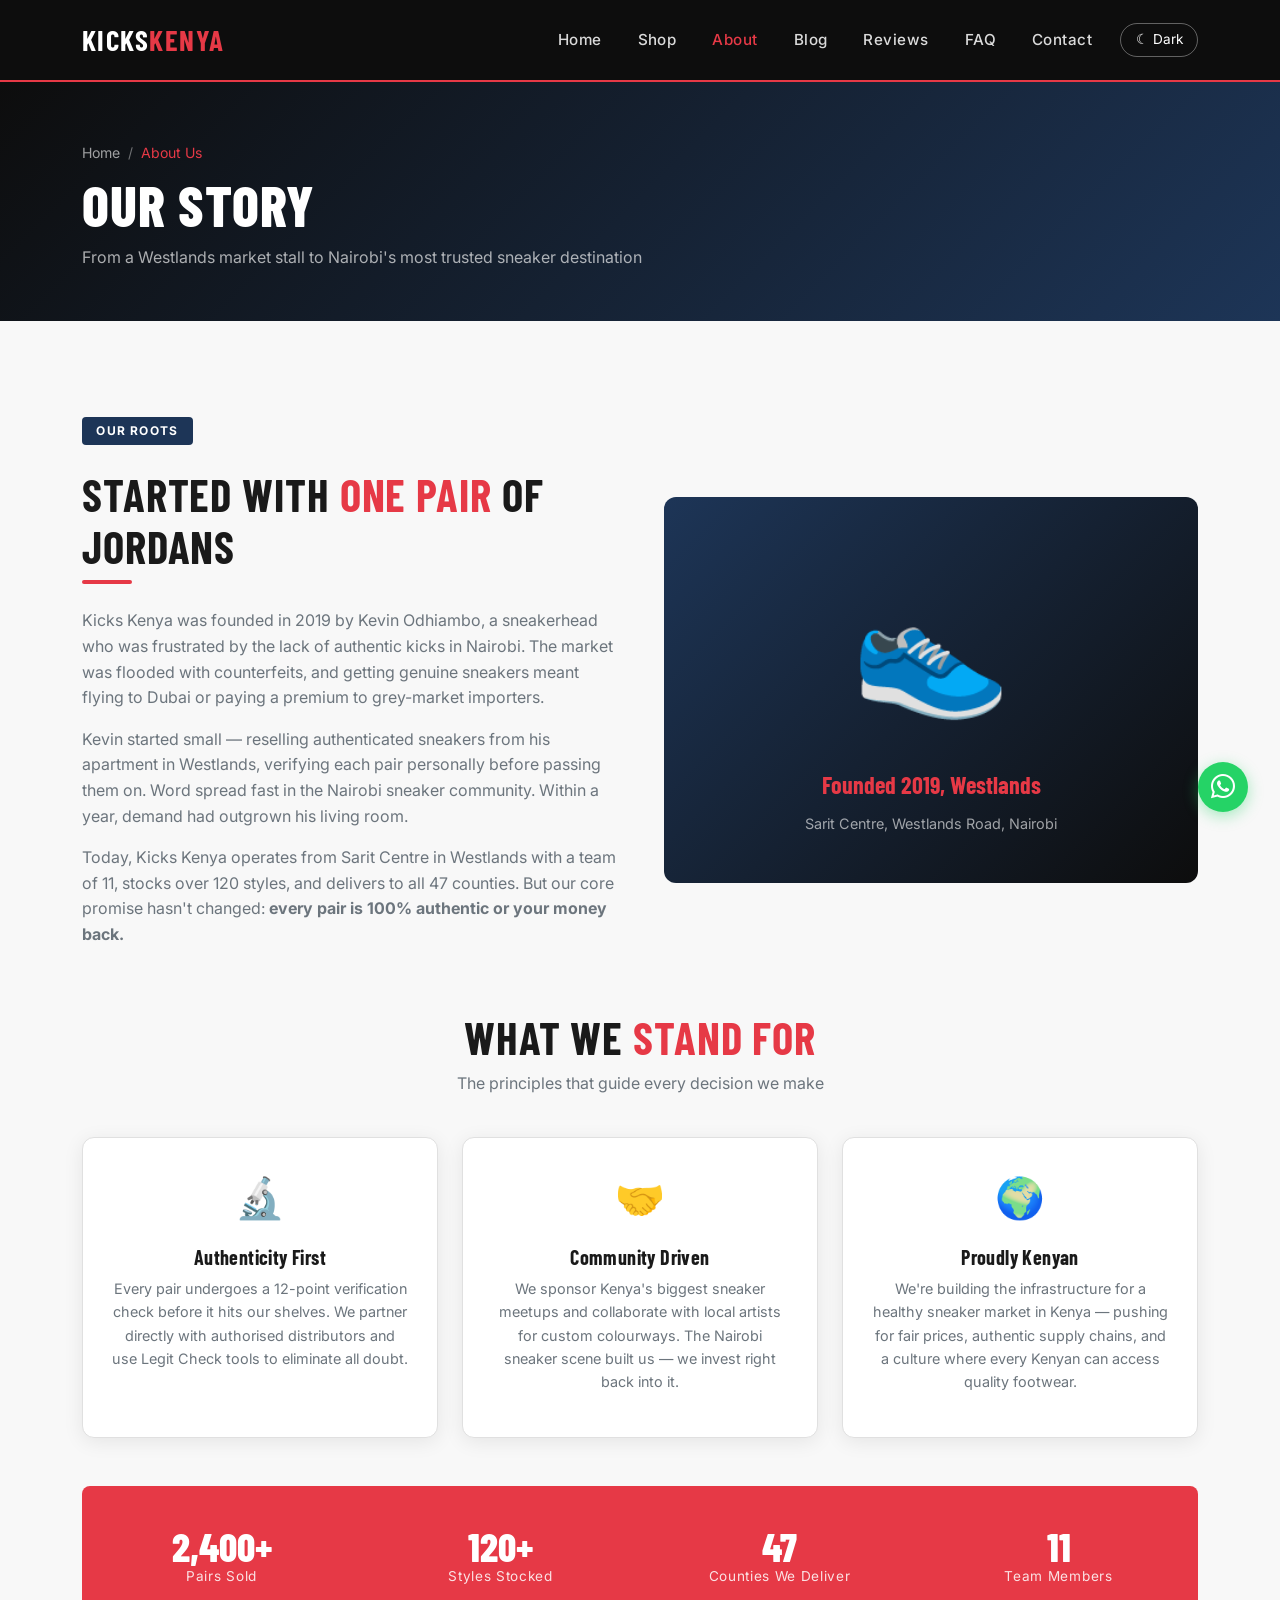
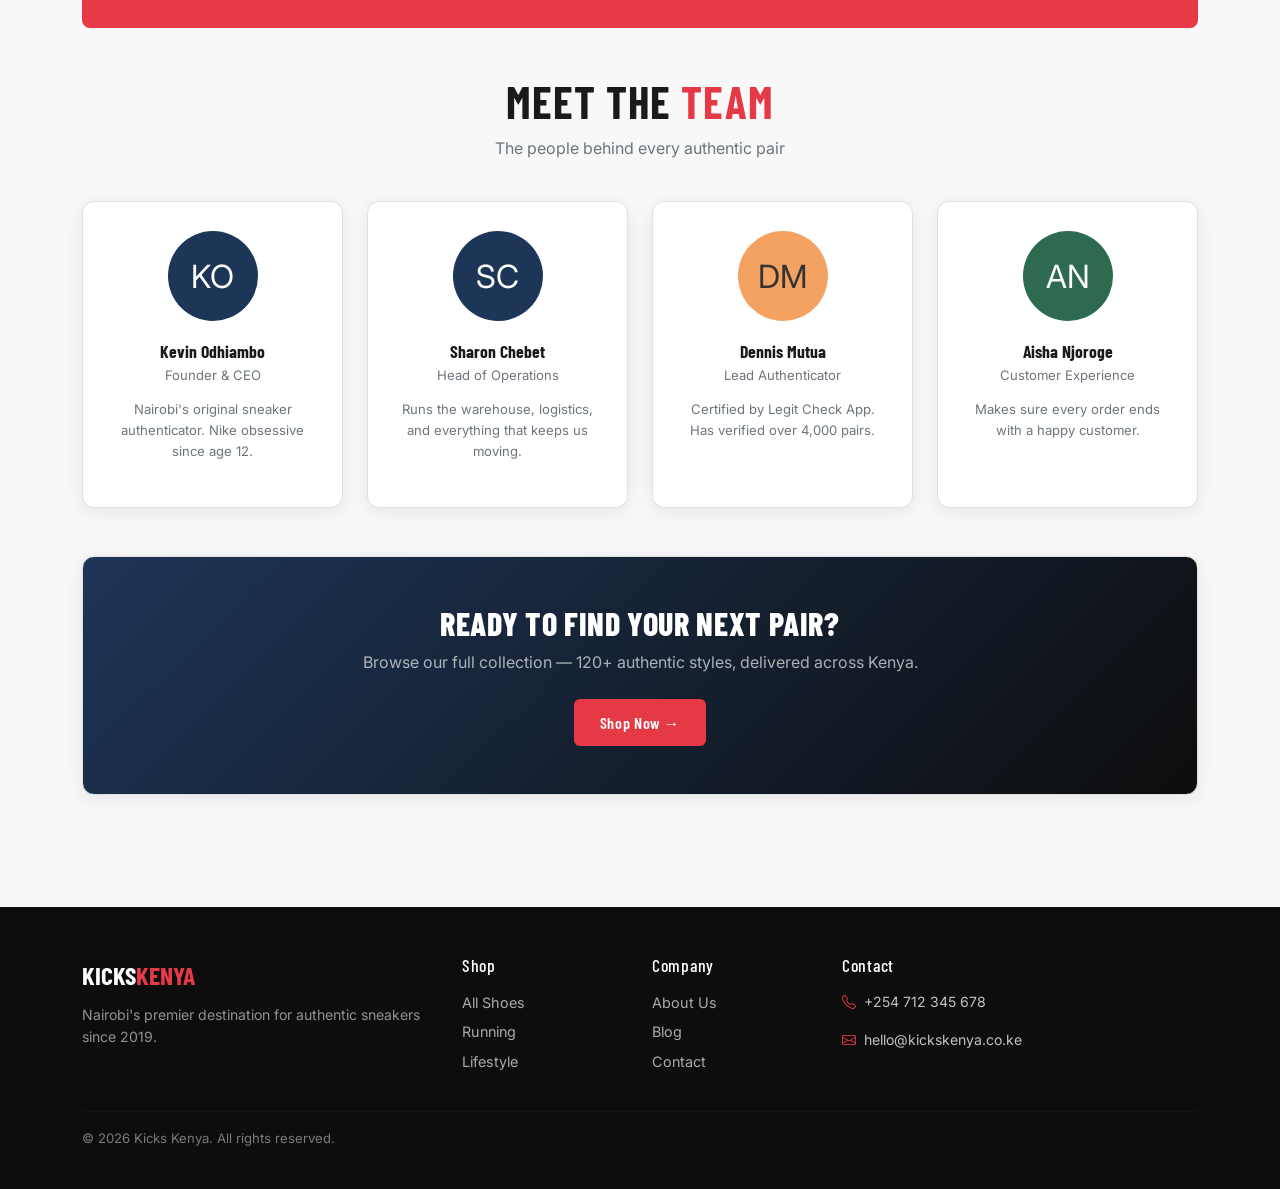
==== about.html @ c4de3ed1 "Add Home, Shop, and About pages — Milestone 1 complete" ====
<!DOCTYPE html>
<html lang="en">
<head>
  <meta charset="UTF-8" />
  <meta name="viewport" content="width=device-width, initial-scale=1.0" />
  <title>About Us — Kicks Kenya</title>
  <meta name="description" content="Learn the story behind Kicks Kenya — Nairobi's most trusted sneaker store, founded in 2019 in Westlands.">
  <link rel="icon" href="data:image/svg+xml,<svg xmlns='http://www.w3.org/2000/svg' viewBox='0 0 100 100'><text y='.9em' font-size='90'>👟</text></svg>">
  <link rel="preconnect" href="https://fonts.googleapis.com">
  <link href="https://fonts.googleapis.com/css2?family=Barlow+Condensed:wght@400;600;700;800&family=Inter:wght@400;500;600&display=swap" rel="stylesheet">
  <link href="https://cdn.jsdelivr.net/npm/bootstrap@5.3.0/dist/css/bootstrap.min.css" rel="stylesheet">
  <link href="https://cdn.jsdelivr.net/npm/bootstrap-icons@1.11.0/font/bootstrap-icons.css" rel="stylesheet">
  <link rel="stylesheet" href="css/style.css">
</head>
<body>

<nav class="navbar navbar-expand-lg">
  <div class="container">
    <a class="navbar-brand" href="index.html">KICKS<span>KENYA</span></a>
    <button class="navbar-toggler" type="button" data-bs-toggle="collapse" data-bs-target="#navMenu">
      <span class="navbar-toggler-icon"></span>
    </button>
    <div class="collapse navbar-collapse" id="navMenu">
      <ul class="navbar-nav ms-auto align-items-lg-center gap-lg-1">
        <li class="nav-item"><a class="nav-link" href="index.html">Home</a></li>
        <li class="nav-item"><a class="nav-link" href="shop.html">Shop</a></li>
        <li class="nav-item"><a class="nav-link active" href="about.html">About</a></li>
        <li class="nav-item"><a class="nav-link" href="blog.html">Blog</a></li>
        <li class="nav-item"><a class="nav-link" href="testimonials.html">Reviews</a></li>
        <li class="nav-item"><a class="nav-link" href="faq.html">FAQ</a></li>
        <li class="nav-item"><a class="nav-link" href="contact.html">Contact</a></li>
        <li class="nav-item ms-lg-2"><button id="darkModeToggle">☾ Dark</button></li>
      </ul>
    </div>
  </div>
</nav>

<div class="page-hero">
  <div class="container">
    <nav aria-label="breadcrumb"><ol class="breadcrumb mb-2">
      <li class="breadcrumb-item"><a href="index.html">Home</a></li>
      <li class="breadcrumb-item active">About Us</li>
    </ol></nav>
    <h1>Our Story</h1>
    <p style="color:rgba(255,255,255,0.65); margin:0;">From a Westlands market stall to Nairobi's most trusted sneaker destination</p>
  </div>
</div>

<div class="container py-5">
  <!-- STORY -->
  <div class="row align-items-center g-5 mb-5">
    <div class="col-lg-6 animate-up">
      <span class="hero-badge d-inline-block" style="background:var(--secondary);">Our Roots</span>
      <h2 class="section-title mt-2">Started With <span>One Pair</span> of Jordans</h2>
      <div class="divider-red"></div>
      <p style="color:var(--text-muted); margin-bottom:1rem;">Kicks Kenya was founded in 2019 by Kevin Odhiambo, a sneakerhead who was frustrated by the lack of authentic kicks in Nairobi. The market was flooded with counterfeits, and getting genuine sneakers meant flying to Dubai or paying a premium to grey-market importers.</p>
      <p style="color:var(--text-muted); margin-bottom:1rem;">Kevin started small — reselling authenticated sneakers from his apartment in Westlands, verifying each pair personally before passing them on. Word spread fast in the Nairobi sneaker community. Within a year, demand had outgrown his living room.</p>
      <p style="color:var(--text-muted);">Today, Kicks Kenya operates from Sarit Centre in Westlands with a team of 11, stocks over 120 styles, and delivers to all 47 counties. But our core promise hasn't changed: <strong>every pair is 100% authentic or your money back.</strong></p>
    </div>
    <div class="col-lg-6">
      <div style="background:linear-gradient(135deg,#1D3557,#0d0d0d); border-radius:var(--radius); padding:3rem; text-align:center; color:#fff;">
        <div style="font-size:8rem; margin-bottom:1rem;">👟</div>
        <div style="font-family:var(--font-head); font-size:1.5rem; font-weight:700; color:var(--primary);">Founded 2019, Westlands</div>
        <div style="color:rgba(255,255,255,0.6); font-size:0.9rem; margin-top:0.5rem;">Sarit Centre, Westlands Road, Nairobi</div>
      </div>
    </div>
  </div>

  <!-- VALUES -->
  <div class="text-center mb-4">
    <h2 class="section-title">What We <span>Stand For</span></h2>
    <p class="section-subtitle">The principles that guide every decision we make</p>
  </div>
  <div class="row g-4 mb-5">
    <div class="col-md-4 animate-up">
      <div class="card-custom text-center h-100">
        <div style="font-size:2.5rem; margin-bottom:1rem;">🔬</div>
        <h5 style="font-family:var(--font-head); font-weight:700;">Authenticity First</h5>
        <p style="color:var(--text-muted); font-size:0.9rem;">Every pair undergoes a 12-point verification check before it hits our shelves. We partner directly with authorised distributors and use Legit Check tools to eliminate all doubt.</p>
      </div>
    </div>
    <div class="col-md-4 animate-up" style="transition-delay:0.1s">
      <div class="card-custom text-center h-100">
        <div style="font-size:2.5rem; margin-bottom:1rem;">🤝</div>
        <h5 style="font-family:var(--font-head); font-weight:700;">Community Driven</h5>
        <p style="color:var(--text-muted); font-size:0.9rem;">We sponsor Kenya's biggest sneaker meetups and collaborate with local artists for custom colourways. The Nairobi sneaker scene built us — we invest right back into it.</p>
      </div>
    </div>
    <div class="col-md-4 animate-up" style="transition-delay:0.2s">
      <div class="card-custom text-center h-100">
        <div style="font-size:2.5rem; margin-bottom:1rem;">🌍</div>
        <h5 style="font-family:var(--font-head); font-weight:700;">Proudly Kenyan</h5>
        <p style="color:var(--text-muted); font-size:0.9rem;">We're building the infrastructure for a healthy sneaker market in Kenya — pushing for fair prices, authentic supply chains, and a culture where every Kenyan can access quality footwear.</p>
      </div>
    </div>
  </div>

  <!-- STATS -->
  <div class="stats-strip rounded-3 mb-5">
    <div class="container">
      <div class="row text-center g-4">
        <div class="col-6 col-md-3"><div class="stat-number">2,400+</div><div class="stat-label">Pairs Sold</div></div>
        <div class="col-6 col-md-3"><div class="stat-number">120+</div><div class="stat-label">Styles Stocked</div></div>
        <div class="col-6 col-md-3"><div class="stat-number">47</div><div class="stat-label">Counties We Deliver</div></div>
        <div class="col-6 col-md-3"><div class="stat-number">11</div><div class="stat-label">Team Members</div></div>
      </div>
    </div>
  </div>

  <!-- TEAM -->
  <div class="text-center mb-4">
    <h2 class="section-title">Meet the <span>Team</span></h2>
    <p class="section-subtitle">The people behind every authentic pair</p>
  </div>
  <div class="row g-4 mb-5">
    <div class="col-6 col-md-3 animate-up">
      <div class="card-custom team-card h-100">
        <div class="team-avatar">KO</div>
        <div class="team-name">Kevin Odhiambo</div>
        <div class="team-role">Founder & CEO</div>
        <p style="font-size:0.82rem; color:var(--text-muted); margin-top:0.8rem;">Nairobi's original sneaker authenticator. Nike obsessive since age 12.</p>
      </div>
    </div>
    <div class="col-6 col-md-3 animate-up" style="transition-delay:0.1s">
      <div class="card-custom team-card h-100">
        <div class="team-avatar" style="background:var(--secondary);">SC</div>
        <div class="team-name">Sharon Chebet</div>
        <div class="team-role">Head of Operations</div>
        <p style="font-size:0.82rem; color:var(--text-muted); margin-top:0.8rem;">Runs the warehouse, logistics, and everything that keeps us moving.</p>
      </div>
    </div>
    <div class="col-6 col-md-3 animate-up" style="transition-delay:0.2s">
      <div class="card-custom team-card h-100">
        <div class="team-avatar" style="background:var(--accent); color:#333;">DM</div>
        <div class="team-name">Dennis Mutua</div>
        <div class="team-role">Lead Authenticator</div>
        <p style="font-size:0.82rem; color:var(--text-muted); margin-top:0.8rem;">Certified by Legit Check App. Has verified over 4,000 pairs.</p>
      </div>
    </div>
    <div class="col-6 col-md-3 animate-up" style="transition-delay:0.3s">
      <div class="card-custom team-card h-100">
        <div class="team-avatar" style="background:#2d6a4f;">AN</div>
        <div class="team-name">Aisha Njoroge</div>
        <div class="team-role">Customer Experience</div>
        <p style="font-size:0.82rem; color:var(--text-muted); margin-top:0.8rem;">Makes sure every order ends with a happy customer.</p>
      </div>
    </div>
  </div>

  <!-- CTA -->
  <div class="card-custom text-center py-5" style="background:linear-gradient(135deg,#1D3557,#0d0d0d); color:#fff;">
    <h3 style="font-family:var(--font-head); font-size:2rem; font-weight:800; text-transform:uppercase;">Ready to Find Your Next Pair?</h3>
    <p style="color:rgba(255,255,255,0.65); margin-bottom:1.5rem;">Browse our full collection — 120+ authentic styles, delivered across Kenya.</p>
    <a href="shop.html" class="btn-kicks">Shop Now →</a>
  </div>
</div>

<footer class="site-footer">
  <div class="container">
    <div class="row g-4">
      <div class="col-md-4"><div class="footer-brand">KICKS<span>KENYA</span></div><p style="font-size:0.88rem; color:rgba(255,255,255,0.55);">Nairobi's premier destination for authentic sneakers since 2019.</p></div>
      <div class="col-6 col-md-2"><h5>Shop</h5><a href="shop.html">All Shoes</a><a href="shop.html?cat=running">Running</a><a href="shop.html?cat=lifestyle">Lifestyle</a></div>
      <div class="col-6 col-md-2"><h5>Company</h5><a href="about.html">About Us</a><a href="blog.html">Blog</a><a href="contact.html">Contact</a></div>
      <div class="col-md-4"><h5>Contact</h5><p style="font-size:0.88rem;"><i class="bi bi-telephone me-1" style="color:var(--primary);"></i> +254 712 345 678</p><p style="font-size:0.88rem;"><i class="bi bi-envelope me-1" style="color:var(--primary);"></i> hello@kickskenya.co.ke</p></div>
    </div>
    <hr class="footer-divider">
    <p class="footer-copy">&copy; 2026 Kicks Kenya. All rights reserved.</p>
  </div>
</footer>

<a href="https://wa.me/254712345678" class="whatsapp-btn" target="_blank" rel="noopener" aria-label="WhatsApp"><i class="bi bi-whatsapp"></i></a>
<button id="backToTop" aria-label="Back to top">↑</button>
<script src="https://cdn.jsdelivr.net/npm/bootstrap@5.3.0/dist/js/bootstrap.bundle.min.js"></script>
<script src="js/main.js"></script>
</body>
</html>
---- css/style.css ----
/* =============================================
   KICKS KENYA — Main Stylesheet
   ============================================= */

:root {
  --primary: #E63946;
  --primary-dark: #C1121F;
  --secondary: #1D3557;
  --accent: #F4A261;
  --dark: #0d0d0d;
  --light: #f8f8f8;
  --text: #1a1a1a;
  --text-muted: #6c757d;
  --card-bg: #ffffff;
  --body-bg: #f8f8f8;
  --border: #e0e0e0;
  --nav-bg: #0d0d0d;
  --footer-bg: #0d0d0d;
  --font-head: 'Barlow Condensed', sans-serif;
  --font-body: 'Inter', sans-serif;
  --transition: 0.25s ease;
  --radius: 12px;
  --shadow: 0 4px 20px rgba(0,0,0,0.08);
  --shadow-hover: 0 8px 32px rgba(0,0,0,0.14);
}

[data-theme="dark"] {
  --text: #f0f0f0;
  --text-muted: #aaaaaa;
  --card-bg: #1e1e1e;
  --body-bg: #121212;
  --border: #2e2e2e;
  --light: #1e1e1e;
  --shadow: 0 4px 20px rgba(0,0,0,0.3);
  --shadow-hover: 0 8px 32px rgba(0,0,0,0.4);
}

* { box-sizing: border-box; margin: 0; padding: 0; }

html { scroll-behavior: smooth; }

body {
  font-family: var(--font-body);
  background-color: var(--body-bg);
  color: var(--text);
  transition: background-color var(--transition), color var(--transition);
  line-height: 1.6;
}

h1, h2, h3, h4, h5 {
  font-family: var(--font-head);
  letter-spacing: 0.02em;
  line-height: 1.15;
}

a { text-decoration: none; color: inherit; }

img { max-width: 100%; height: auto; display: block; }

/* =============================================
   NAVBAR
   ============================================= */
.navbar {
  background-color: var(--nav-bg) !important;
  padding: 0.75rem 0;
  position: sticky;
  top: 0;
  z-index: 1000;
  border-bottom: 2px solid var(--primary);
}

.navbar-brand {
  font-family: var(--font-head);
  font-size: 1.8rem;
  font-weight: 700;
  letter-spacing: 0.05em;
  color: #fff !important;
}

.navbar-brand span {
  color: var(--primary);
}

.navbar .nav-link {
  color: rgba(255,255,255,0.85) !important;
  font-weight: 500;
  font-size: 0.95rem;
  letter-spacing: 0.03em;
  padding: 0.5rem 1rem !important;
  transition: color var(--transition);
}

.navbar .nav-link:hover,
.navbar .nav-link.active {
  color: var(--primary) !important;
}

.navbar-toggler {
  border-color: rgba(255,255,255,0.3) !important;
}
.navbar-toggler-icon {
  filter: invert(1);
}

/* Dark mode toggle button */
#darkModeToggle {
  background: transparent;
  border: 1.5px solid rgba(255,255,255,0.35);
  color: #fff;
  border-radius: 20px;
  padding: 0.3rem 0.9rem;
  font-size: 0.85rem;
  cursor: pointer;
  transition: all var(--transition);
}
#darkModeToggle:hover {
  background: var(--primary);
  border-color: var(--primary);
}

/* =============================================
   BUTTONS
   ============================================= */
.btn-kicks {
  background-color: var(--primary);
  color: #fff;
  border: none;
  padding: 0.65rem 1.6rem;
  border-radius: 6px;
  font-family: var(--font-head);
  font-size: 1rem;
  font-weight: 600;
  letter-spacing: 0.04em;
  cursor: pointer;
  transition: background-color var(--transition), transform var(--transition);
  display: inline-block;
}
.btn-kicks:hover {
  background-color: var(--primary-dark);
  color: #fff;
  transform: translateY(-1px);
}

.btn-outline-kicks {
  background: transparent;
  color: var(--primary);
  border: 2px solid var(--primary);
  padding: 0.6rem 1.5rem;
  border-radius: 6px;
  font-family: var(--font-head);
  font-size: 1rem;
  font-weight: 600;
  letter-spacing: 0.04em;
  cursor: pointer;
  transition: all var(--transition);
  display: inline-block;
}
.btn-outline-kicks:hover {
  background: var(--primary);
  color: #fff;
}

/* =============================================
   HERO
   ============================================= */
.hero {
  background: linear-gradient(135deg, #0d0d0d 60%, #1D3557 100%);
  color: #fff;
  padding: 100px 0 80px;
  position: relative;
  overflow: hidden;
}

.hero::before {
  content: '';
  position: absolute;
  top: -40%;
  right: -10%;
  width: 600px;
  height: 600px;
  background: radial-gradient(circle, rgba(230,57,70,0.15) 0%, transparent 70%);
  pointer-events: none;
}

.hero-title {
  font-size: clamp(3rem, 8vw, 6rem);
  font-weight: 800;
  text-transform: uppercase;
  line-height: 1;
  margin-bottom: 1.2rem;
}
.hero-title span {
  color: var(--primary);
}

.hero-subtitle {
  font-size: 1.15rem;
  color: rgba(255,255,255,0.75);
  max-width: 480px;
  margin-bottom: 2rem;
}

.hero-badge {
  display: inline-block;
  background: var(--primary);
  color: #fff;
  font-size: 0.75rem;
  font-weight: 700;
  letter-spacing: 0.1em;
  text-transform: uppercase;
  padding: 0.3rem 0.9rem;
  border-radius: 4px;
  margin-bottom: 1rem;
}

/* =============================================
   SECTION STYLES
   ============================================= */
.section-title {
  font-size: clamp(1.8rem, 4vw, 2.8rem);
  font-weight: 700;
  text-transform: uppercase;
  margin-bottom: 0.5rem;
}
.section-title span { color: var(--primary); }

.section-subtitle {
  color: var(--text-muted);
  font-size: 1rem;
  margin-bottom: 2.5rem;
}

/* =============================================
   PRODUCT CARDS
   ============================================= */
.product-card {
  background: var(--card-bg);
  border-radius: var(--radius);
  overflow: hidden;
  box-shadow: var(--shadow);
  transition: transform var(--transition), box-shadow var(--transition);
  border: 1px solid var(--border);
  cursor: pointer;
}
.product-card:hover {
  transform: translateY(-5px);
  box-shadow: var(--shadow-hover);
}

.product-card .card-img-top {
  height: 220px;
  object-fit: cover;
  background: #f0f0f0;
}

.product-img-placeholder {
  height: 220px;
  display: flex;
  align-items: center;
  justify-content: center;
  font-size: 4rem;
  background: linear-gradient(135deg, #f0f0f0, #e0e0e0);
}

[data-theme="dark"] .product-img-placeholder {
  background: linear-gradient(135deg, #2a2a2a, #1a1a1a);
}

.product-card .card-body {
  padding: 1.2rem;
}

.product-badge {
  display: inline-block;
  font-size: 0.7rem;
  font-weight: 700;
  letter-spacing: 0.08em;
  text-transform: uppercase;
  padding: 0.2rem 0.6rem;
  border-radius: 4px;
  margin-bottom: 0.5rem;
}
.badge-new { background: var(--primary); color: #fff; }
.badge-sale { background: var(--accent); color: #fff; }
.badge-popular { background: var(--secondary); color: #fff; }

.product-name {
  font-family: var(--font-head);
  font-size: 1.15rem;
  font-weight: 700;
  margin-bottom: 0.3rem;
}
.product-brand {
  font-size: 0.82rem;
  color: var(--text-muted);
  margin-bottom: 0.6rem;
  letter-spacing: 0.04em;
}
.product-price {
  font-family: var(--font-head);
  font-size: 1.25rem;
  font-weight: 700;
  color: var(--primary);
}
.product-price .old-price {
  font-size: 0.9rem;
  color: var(--text-muted);
  text-decoration: line-through;
  margin-left: 0.4rem;
}

/* =============================================
   FILTER BAR
   ============================================= */
.filter-bar {
  background: var(--card-bg);
  border: 1px solid var(--border);
  border-radius: var(--radius);
  padding: 1.2rem 1.5rem;
  margin-bottom: 2rem;
  box-shadow: var(--shadow);
}

.filter-btn {
  background: transparent;
  border: 1.5px solid var(--border);
  color: var(--text);
  padding: 0.4rem 1rem;
  border-radius: 20px;
  font-size: 0.85rem;
  font-weight: 500;
  cursor: pointer;
  transition: all var(--transition);
  margin: 0.2rem;
}
.filter-btn:hover,
.filter-btn.active {
  background: var(--primary);
  border-color: var(--primary);
  color: #fff;
}

/* =============================================
   FORMS
   ============================================= */
.form-control,
.form-select {
  background-color: var(--card-bg);
  border: 1.5px solid var(--border);
  color: var(--text);
  border-radius: 8px;
  padding: 0.65rem 1rem;
  transition: border-color var(--transition);
}
.form-control:focus,
.form-select:focus {
  border-color: var(--primary);
  box-shadow: 0 0 0 0.2rem rgba(230,57,70,0.15);
  background-color: var(--card-bg);
  color: var(--text);
}
.form-control.is-invalid { border-color: var(--primary); }

.form-label {
  font-weight: 600;
  font-size: 0.9rem;
  margin-bottom: 0.4rem;
}

/* =============================================
   FOOTER
   ============================================= */
.site-footer {
  background: var(--footer-bg);
  color: rgba(255,255,255,0.75);
  padding: 3rem 0 1.5rem;
  margin-top: 4rem;
}
.site-footer h5 {
  color: #fff;
  font-family: var(--font-head);
  font-size: 1.1rem;
  margin-bottom: 1rem;
  letter-spacing: 0.04em;
}
.site-footer a {
  color: rgba(255,255,255,0.65);
  transition: color var(--transition);
  font-size: 0.9rem;
  display: block;
  margin-bottom: 0.4rem;
}
.site-footer a:hover { color: var(--primary); }

.footer-brand {
  font-family: var(--font-head);
  font-size: 1.6rem;
  font-weight: 700;
  color: #fff;
  margin-bottom: 0.5rem;
}
.footer-brand span { color: var(--primary); }
.footer-divider {
  border-color: rgba(255,255,255,0.1);
  margin: 2rem 0 1rem;
}
.footer-copy {
  font-size: 0.82rem;
  color: rgba(255,255,255,0.45);
}

.social-icons a {
  display: inline-flex;
  align-items: center;
  justify-content: center;
  width: 36px;
  height: 36px;
  background: rgba(255,255,255,0.08);
  border-radius: 50%;
  color: #fff;
  font-size: 0.9rem;
  transition: background var(--transition);
  margin-right: 0.5rem;
}
.social-icons a:hover {
  background: var(--primary);
}

/* =============================================
   MISC UTILITIES
   ============================================= */
.divider-red {
  width: 50px;
  height: 4px;
  background: var(--primary);
  border-radius: 2px;
  margin-bottom: 1.5rem;
}

.page-hero {
  background: linear-gradient(135deg, #0d0d0d, #1D3557);
  color: #fff;
  padding: 60px 0 50px;
  margin-bottom: 3rem;
}
.page-hero h1 {
  font-size: clamp(2rem, 5vw, 3.5rem);
  font-weight: 800;
  text-transform: uppercase;
}
.page-hero .breadcrumb-item,
.page-hero .breadcrumb-item a {
  color: rgba(255,255,255,0.6);
  font-size: 0.88rem;
}
.page-hero .breadcrumb-item.active { color: var(--primary); }
.breadcrumb-item + .breadcrumb-item::before { color: rgba(255,255,255,0.4); }

.card-custom {
  background: var(--card-bg);
  border: 1px solid var(--border);
  border-radius: var(--radius);
  padding: 1.8rem;
  box-shadow: var(--shadow);
}

/* Accordion custom */
.accordion-item {
  background: var(--card-bg);
  border: 1px solid var(--border);
  margin-bottom: 0.75rem;
  border-radius: var(--radius) !important;
  overflow: hidden;
}
.accordion-button {
  background: var(--card-bg);
  color: var(--text);
  font-weight: 600;
  font-size: 1rem;
}
.accordion-button:not(.collapsed) {
  background: var(--primary);
  color: #fff;
  box-shadow: none;
}
.accordion-button::after { filter: none; }
.accordion-button:not(.collapsed)::after { filter: invert(1); }
.accordion-body {
  background: var(--card-bg);
  color: var(--text-muted);
  font-size: 0.95rem;
  line-height: 1.7;
}

/* Testimonial cards */
.testimonial-card {
  background: var(--card-bg);
  border: 1px solid var(--border);
  border-radius: var(--radius);
  padding: 1.8rem;
  box-shadow: var(--shadow);
  height: 100%;
}
.testimonial-card .stars { color: #f4a261; font-size: 1rem; margin-bottom: 0.8rem; }
.testimonial-card p { font-size: 0.95rem; color: var(--text-muted); font-style: italic; }
.testimonial-card .author {
  margin-top: 1rem;
  font-weight: 700;
  font-size: 0.9rem;
}
.testimonial-card .author-city {
  font-size: 0.8rem;
  color: var(--text-muted);
}
.avatar-circle {
  width: 44px;
  height: 44px;
  border-radius: 50%;
  background: var(--primary);
  color: #fff;
  display: flex;
  align-items: center;
  justify-content: center;
  font-weight: 700;
  font-size: 1rem;
  flex-shrink: 0;
}

/* Blog cards */
.blog-card {
  background: var(--card-bg);
  border: 1px solid var(--border);
  border-radius: var(--radius);
  overflow: hidden;
  box-shadow: var(--shadow);
  transition: transform var(--transition), box-shadow var(--transition);
}
.blog-card:hover {
  transform: translateY(-4px);
  box-shadow: var(--shadow-hover);
}
.blog-card-img {
  height: 200px;
  display: flex;
  align-items: center;
  justify-content: center;
  font-size: 3rem;
}
.blog-card-body { padding: 1.4rem; }
.blog-category {
  font-size: 0.72rem;
  font-weight: 700;
  letter-spacing: 0.1em;
  text-transform: uppercase;
  color: var(--primary);
  margin-bottom: 0.5rem;
}
.blog-title {
  font-family: var(--font-head);
  font-size: 1.2rem;
  font-weight: 700;
  margin-bottom: 0.5rem;
}
.blog-excerpt {
  font-size: 0.88rem;
  color: var(--text-muted);
  line-height: 1.6;
}
.blog-meta {
  font-size: 0.78rem;
  color: var(--text-muted);
  margin-top: 0.8rem;
}

/* Contact page */
.contact-info-item {
  display: flex;
  align-items: flex-start;
  gap: 1rem;
  margin-bottom: 1.5rem;
}
.contact-icon {
  width: 44px;
  height: 44px;
  background: rgba(230,57,70,0.1);
  border-radius: 10px;
  display: flex;
  align-items: center;
  justify-content: center;
  color: var(--primary);
  font-size: 1.2rem;
  flex-shrink: 0;
}
.contact-info-item h6 {
  font-weight: 700;
  margin-bottom: 0.2rem;
  font-size: 0.9rem;
}
.contact-info-item p {
  color: var(--text-muted);
  font-size: 0.88rem;
  margin: 0;
}

/* Error message */
.error-msg {
  color: var(--primary);
  font-size: 0.8rem;
  margin-top: 0.3rem;
  display: none;
}
.error-msg.show { display: block; }

/* Size selector */
.size-btn {
  width: 44px;
  height: 44px;
  border: 1.5px solid var(--border);
  background: var(--card-bg);
  color: var(--text);
  border-radius: 6px;
  font-weight: 600;
  font-size: 0.85rem;
  cursor: pointer;
  transition: all var(--transition);
}
.size-btn:hover,
.size-btn.selected {
  background: var(--primary);
  border-color: var(--primary);
  color: #fff;
}

/* Back to top */
#backToTop {
  position: fixed;
  bottom: 2rem;
  right: 2rem;
  width: 44px;
  height: 44px;
  background: var(--primary);
  color: #fff;
  border: none;
  border-radius: 50%;
  font-size: 1.2rem;
  cursor: pointer;
  display: none;
  align-items: center;
  justify-content: center;
  z-index: 999;
  box-shadow: 0 4px 15px rgba(230,57,70,0.4);
  transition: transform var(--transition);
}
#backToTop.visible { display: flex; }
#backToTop:hover { transform: translateY(-3px); }

/* Stats strip */
.stats-strip {
  background: var(--primary);
  color: #fff;
  padding: 2.5rem 0;
}
.stat-number {
  font-family: var(--font-head);
  font-size: 2.5rem;
  font-weight: 800;
  line-height: 1;
}
.stat-label {
  font-size: 0.85rem;
  opacity: 0.85;
  letter-spacing: 0.05em;
}

/* Team card */
.team-card {
  text-align: center;
}
.team-avatar {
  width: 90px;
  height: 90px;
  border-radius: 50%;
  background: var(--secondary);
  color: #fff;
  display: flex;
  align-items: center;
  justify-content: center;
  font-size: 2rem;
  margin: 0 auto 1rem;
}
.team-name {
  font-family: var(--font-head);
  font-size: 1.1rem;
  font-weight: 700;
}
.team-role {
  font-size: 0.82rem;
  color: var(--text-muted);
}

/* WhatsApp float */
.whatsapp-btn {
  position: fixed;
  bottom: 5.5rem;
  right: 2rem;
  width: 50px;
  height: 50px;
  background: #25D366;
  color: #fff;
  border-radius: 50%;
  display: flex;
  align-items: center;
  justify-content: center;
  font-size: 1.5rem;
  z-index: 998;
  box-shadow: 0 4px 15px rgba(37,211,102,0.4);
  transition: transform var(--transition);
}
.whatsapp-btn:hover { transform: scale(1.1); color: #fff; }

@media (max-width: 768px) {
  .hero { padding: 70px 0 60px; }
  .hero-title { font-size: 3rem; }
  .stats-strip .col-6 { margin-bottom: 1rem; }
}
:root { --primary: #E63946; }
[data-theme=dark]{--bg:#121212}
.navbar{background:#0d0d0d}
.site-footer{background:#0d0d0d}
.btn-kicks{background:var(--primary)}
.hero{background:linear-gradient(135deg,#0d0d0d,#1D3557)}
.product-card{border-radius:12px}
.stats-strip{background:var(--primary)}
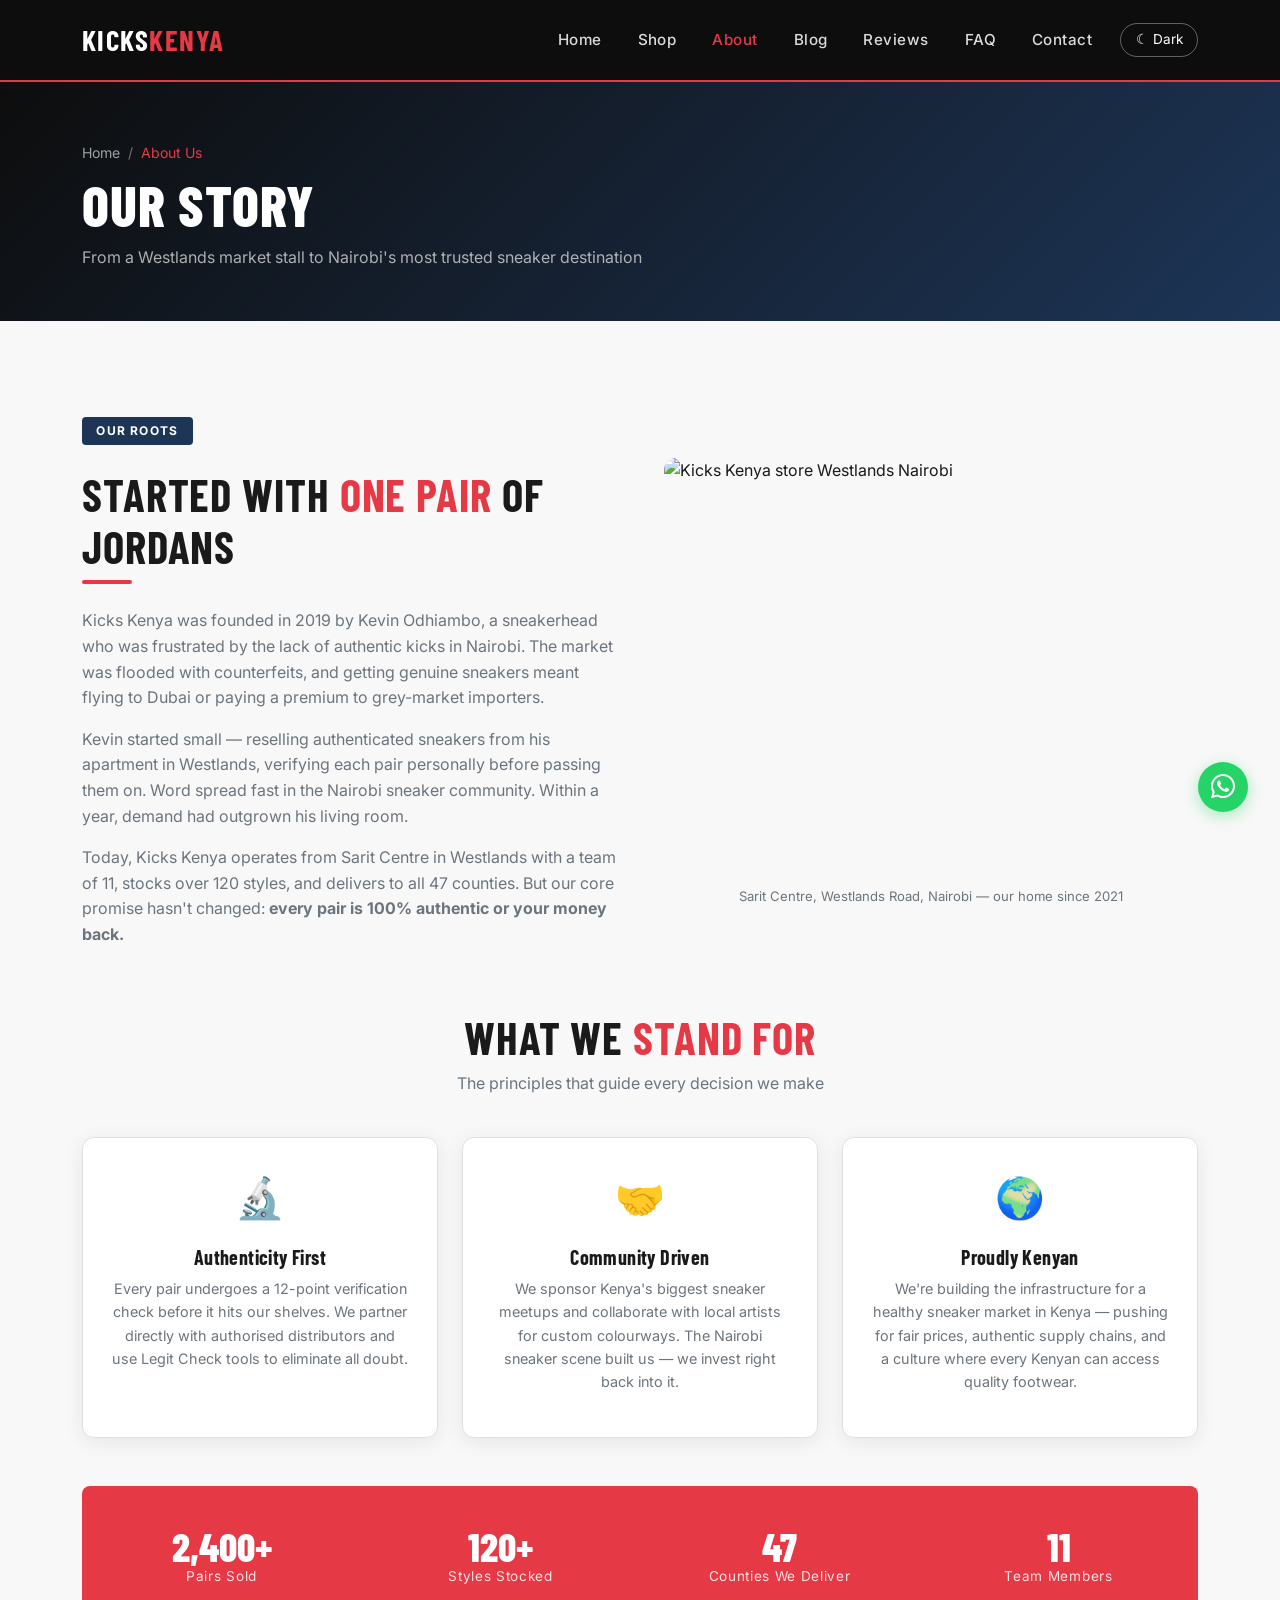
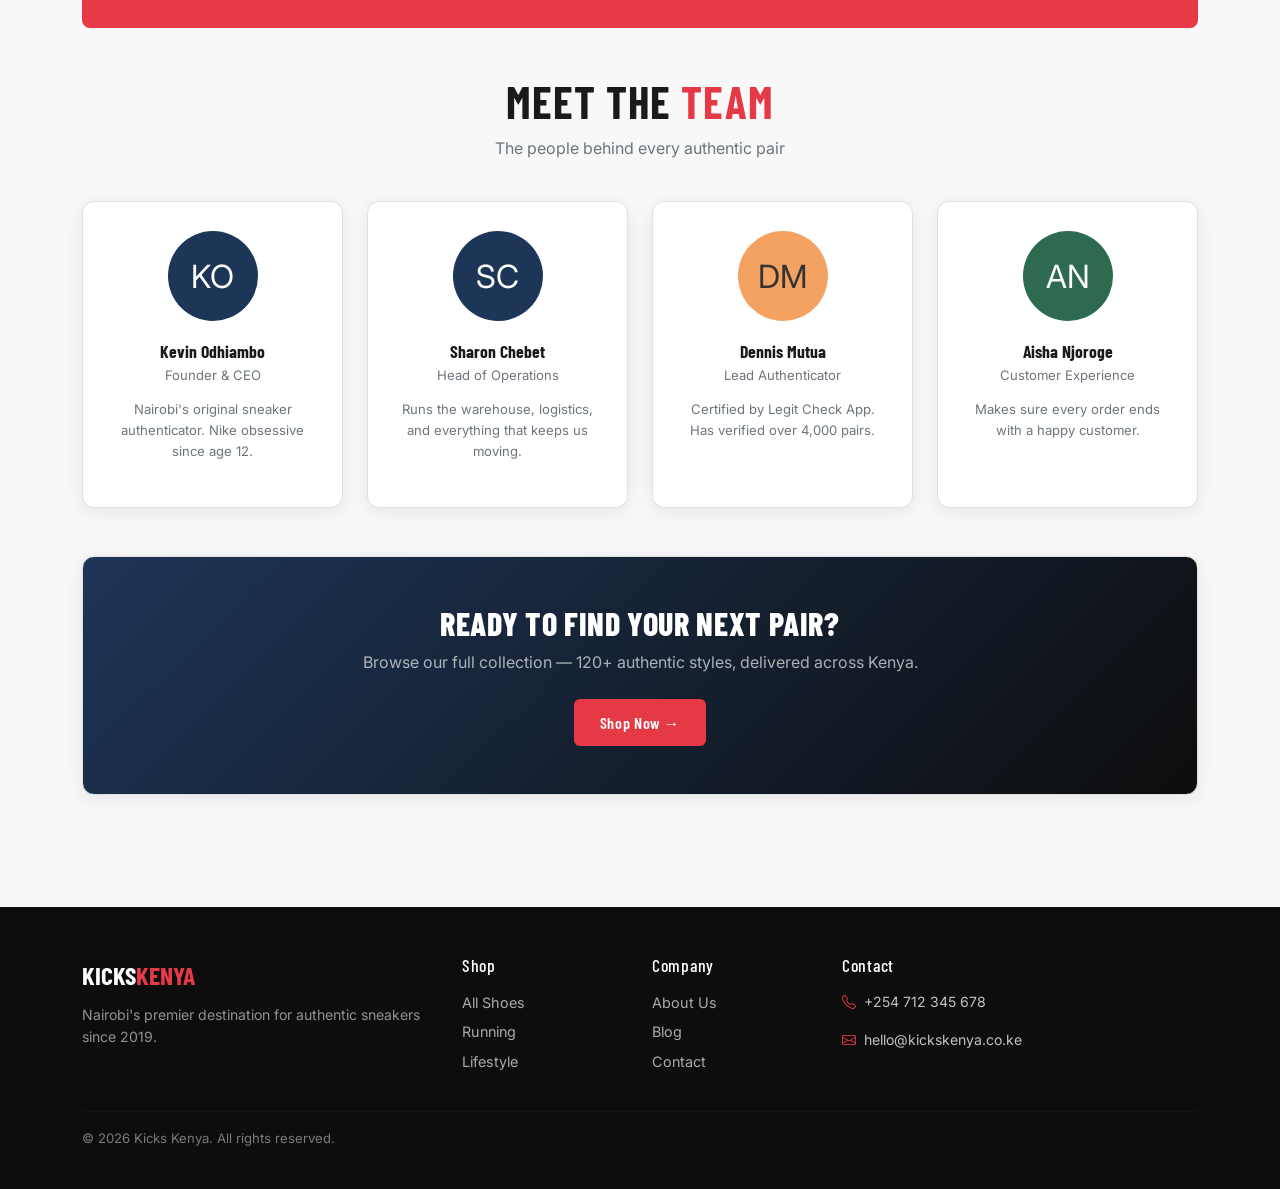
==== commit 1ca7711d: "Add images.css link to all remaining pages — consistent image styling site-wide" ====
--- a/about.html
+++ b/about.html
@@ -11,6 +11,7 @@
   <link href="https://cdn.jsdelivr.net/npm/bootstrap@5.3.0/dist/css/bootstrap.min.css" rel="stylesheet">
   <link href="https://cdn.jsdelivr.net/npm/bootstrap-icons@1.11.0/font/bootstrap-icons.css" rel="stylesheet">
   <link rel="stylesheet" href="css/style.css">
+  <link rel="stylesheet" href="css/images.css">
 </head>
 <body>
 
@@ -58,11 +59,8 @@
       <p style="color:var(--text-muted);">Today, Kicks Kenya operates from Sarit Centre in Westlands with a team of 11, stocks over 120 styles, and delivers to all 47 counties. But our core promise hasn't changed: <strong>every pair is 100% authentic or your money back.</strong></p>
     </div>
     <div class="col-lg-6">
-      <div style="background:linear-gradient(135deg,#1D3557,#0d0d0d); border-radius:var(--radius); padding:3rem; text-align:center; color:#fff;">
-        <div style="font-size:8rem; margin-bottom:1rem;">👟</div>
-        <div style="font-family:var(--font-head); font-size:1.5rem; font-weight:700; color:var(--primary);">Founded 2019, Westlands</div>
-        <div style="color:rgba(255,255,255,0.6); font-size:0.9rem; margin-top:0.5rem;">Sarit Centre, Westlands Road, Nairobi</div>
-      </div>
+      <img src="https://images.unsplash.com/photo-1556906781-9a412961a28c?w=600&q=80" alt="Kicks Kenya store Westlands Nairobi" class="about-img-real">
+      <p class="mt-2 text-center" style="font-size:0.82rem;color:var(--text-muted);">Sarit Centre, Westlands Road, Nairobi — our home since 2021</p>
     </div>
   </div>
 
--- a/css/style.css
+++ b/css/style.css
@@ -723,11 +723,9 @@
   .hero-title { font-size: 3rem; }
   .stats-strip .col-6 { margin-bottom: 1rem; }
 }
-:root { --primary: #E63946; }
-[data-theme=dark]{--bg:#121212}
-.navbar{background:#0d0d0d}
-.site-footer{background:#0d0d0d}
-.btn-kicks{background:var(--primary)}
-.hero{background:linear-gradient(135deg,#0d0d0d,#1D3557)}
-.product-card{border-radius:12px}
-.stats-strip{background:var(--primary)}
+.footer-divider{border-color:rgba(255,255,255,0.1)}
+.card-custom{background:var(--card-bg,#fff);border:1px solid var(--border,#e0e0e0);border-radius:12px;padding:1.8rem}
+[data-theme=dark] .form-control{background:#1e1e1e;color:#f0f0f0;border-color:#2e2e2e}
+.team-card{text-align:center}.team-avatar{width:90px;height:90px;border-radius:50%;background:var(--secondary);color:#fff;display:flex;align-items:center;justify-content:center;font-size:2rem;margin:0 auto 1rem}
+.old-price{font-size:.9rem;color:#6c757d;text-decoration:line-through;margin-left:.4rem}
+/* Final polish */.product-card .card-body{padding:1.2rem}
--- a/css/images.css
+++ b/css/images.css
@@ -0,0 +1,80 @@
+/* =============================================
+   KICKS KENYA — Real Product Images
+   Using Unsplash free image URLs
+   ============================================= */
+
+.product-img-real {
+  height: 220px;
+  object-fit: cover;
+  width: 100%;
+  display: block;
+  transition: transform 0.4s ease;
+}
+
+.product-card:hover .product-img-real {
+  transform: scale(1.04);
+}
+
+.product-img-wrap {
+  overflow: hidden;
+  height: 220px;
+  background: #f0f0f0;
+}
+
+[data-theme="dark"] .product-img-wrap {
+  background: #2a2a2a;
+}
+
+.blog-img-real {
+  width: 100%;
+  height: 200px;
+  object-fit: cover;
+  display: block;
+}
+
+.hero-shoe-img {
+  width: 100%;
+  max-width: 500px;
+  border-radius: 20px;
+  box-shadow: 0 30px 60px rgba(0,0,0,0.4);
+  object-fit: cover;
+}
+
+.about-img-real {
+  width: 100%;
+  border-radius: var(--radius);
+  object-fit: cover;
+  height: 420px;
+}
+
+.team-img {
+  width: 90px;
+  height: 90px;
+  border-radius: 50%;
+  object-fit: cover;
+  margin: 0 auto 1rem;
+  display: block;
+}
+
+.product-main-img {
+  width: 100%;
+  height: 380px;
+  object-fit: cover;
+  border-radius: var(--radius);
+  display: block;
+}
+
+.thumb-img-real {
+  width: 70px;
+  height: 70px;
+  object-fit: cover;
+  border-radius: 8px;
+  border: 2px solid var(--border);
+  cursor: pointer;
+  transition: border-color 0.2s;
+}
+
+.thumb-img-real.active,
+.thumb-img-real:hover {
+  border-color: var(--primary);
+}
